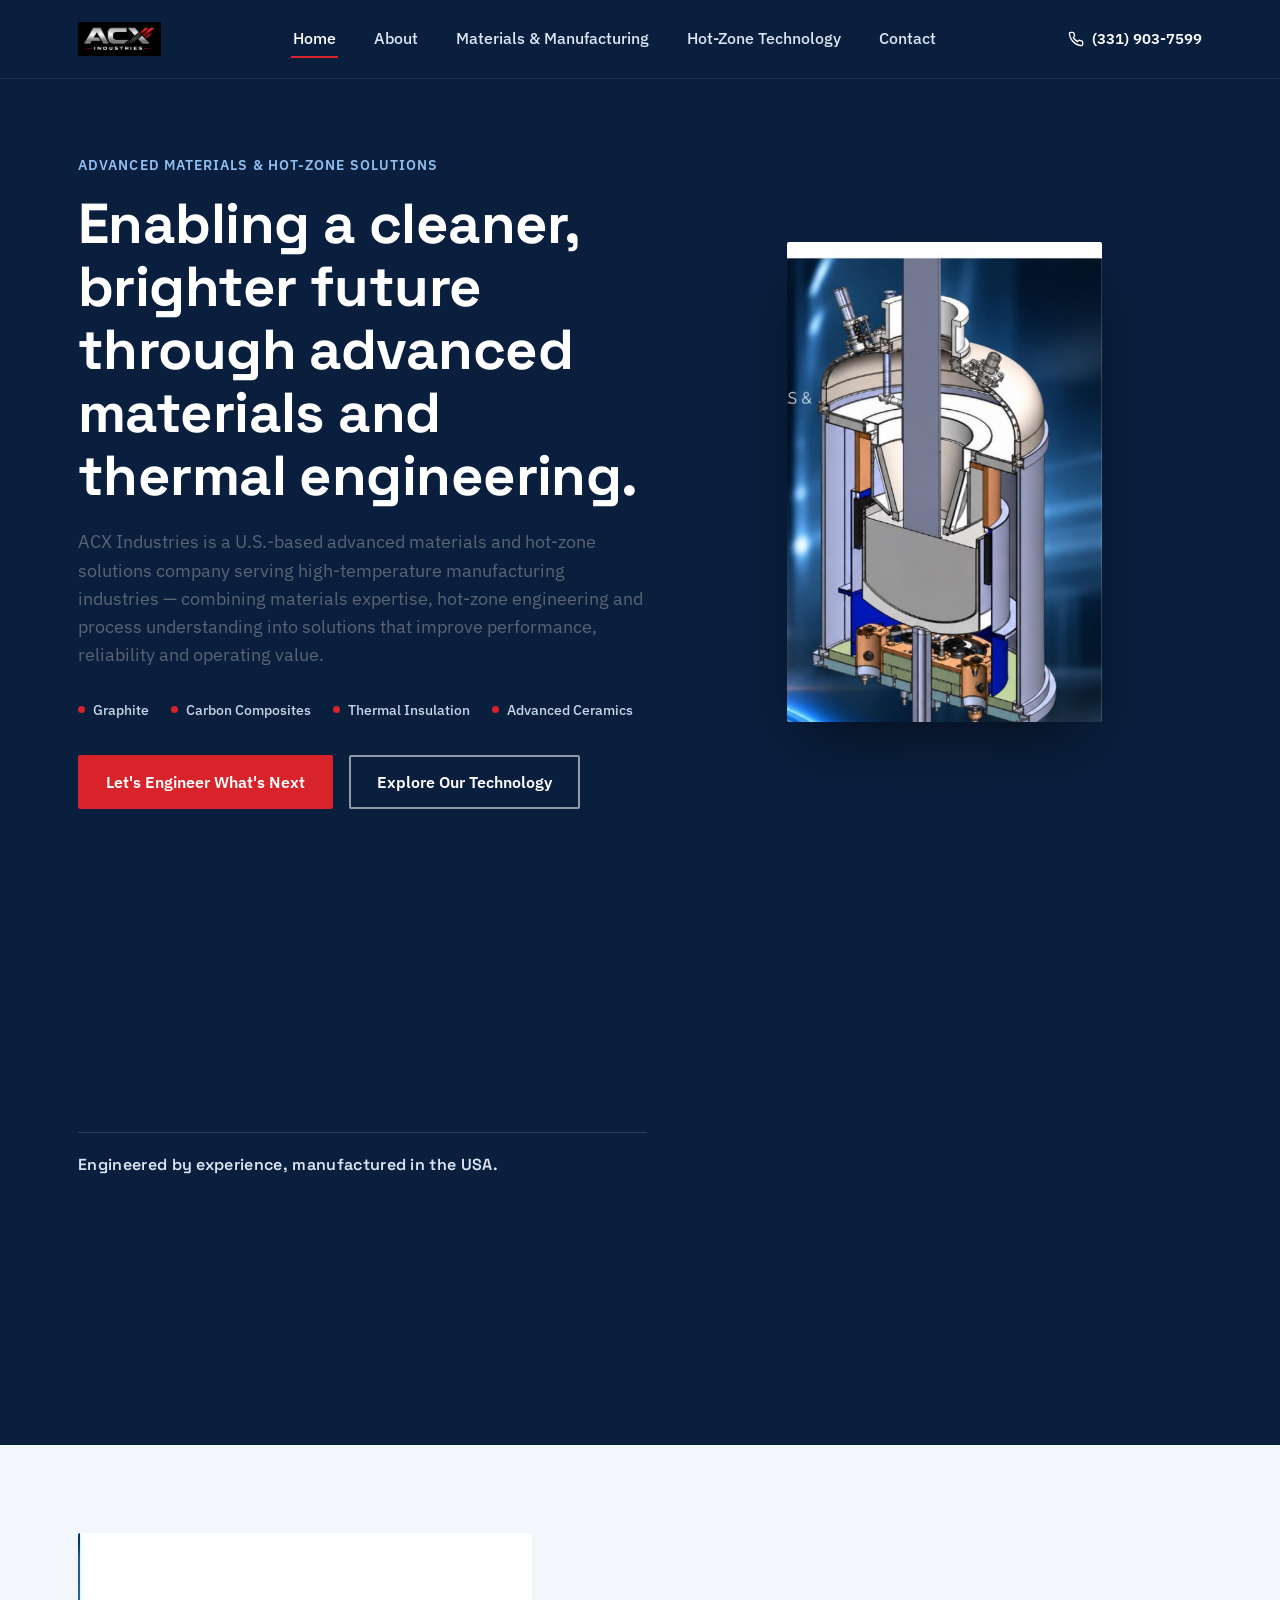
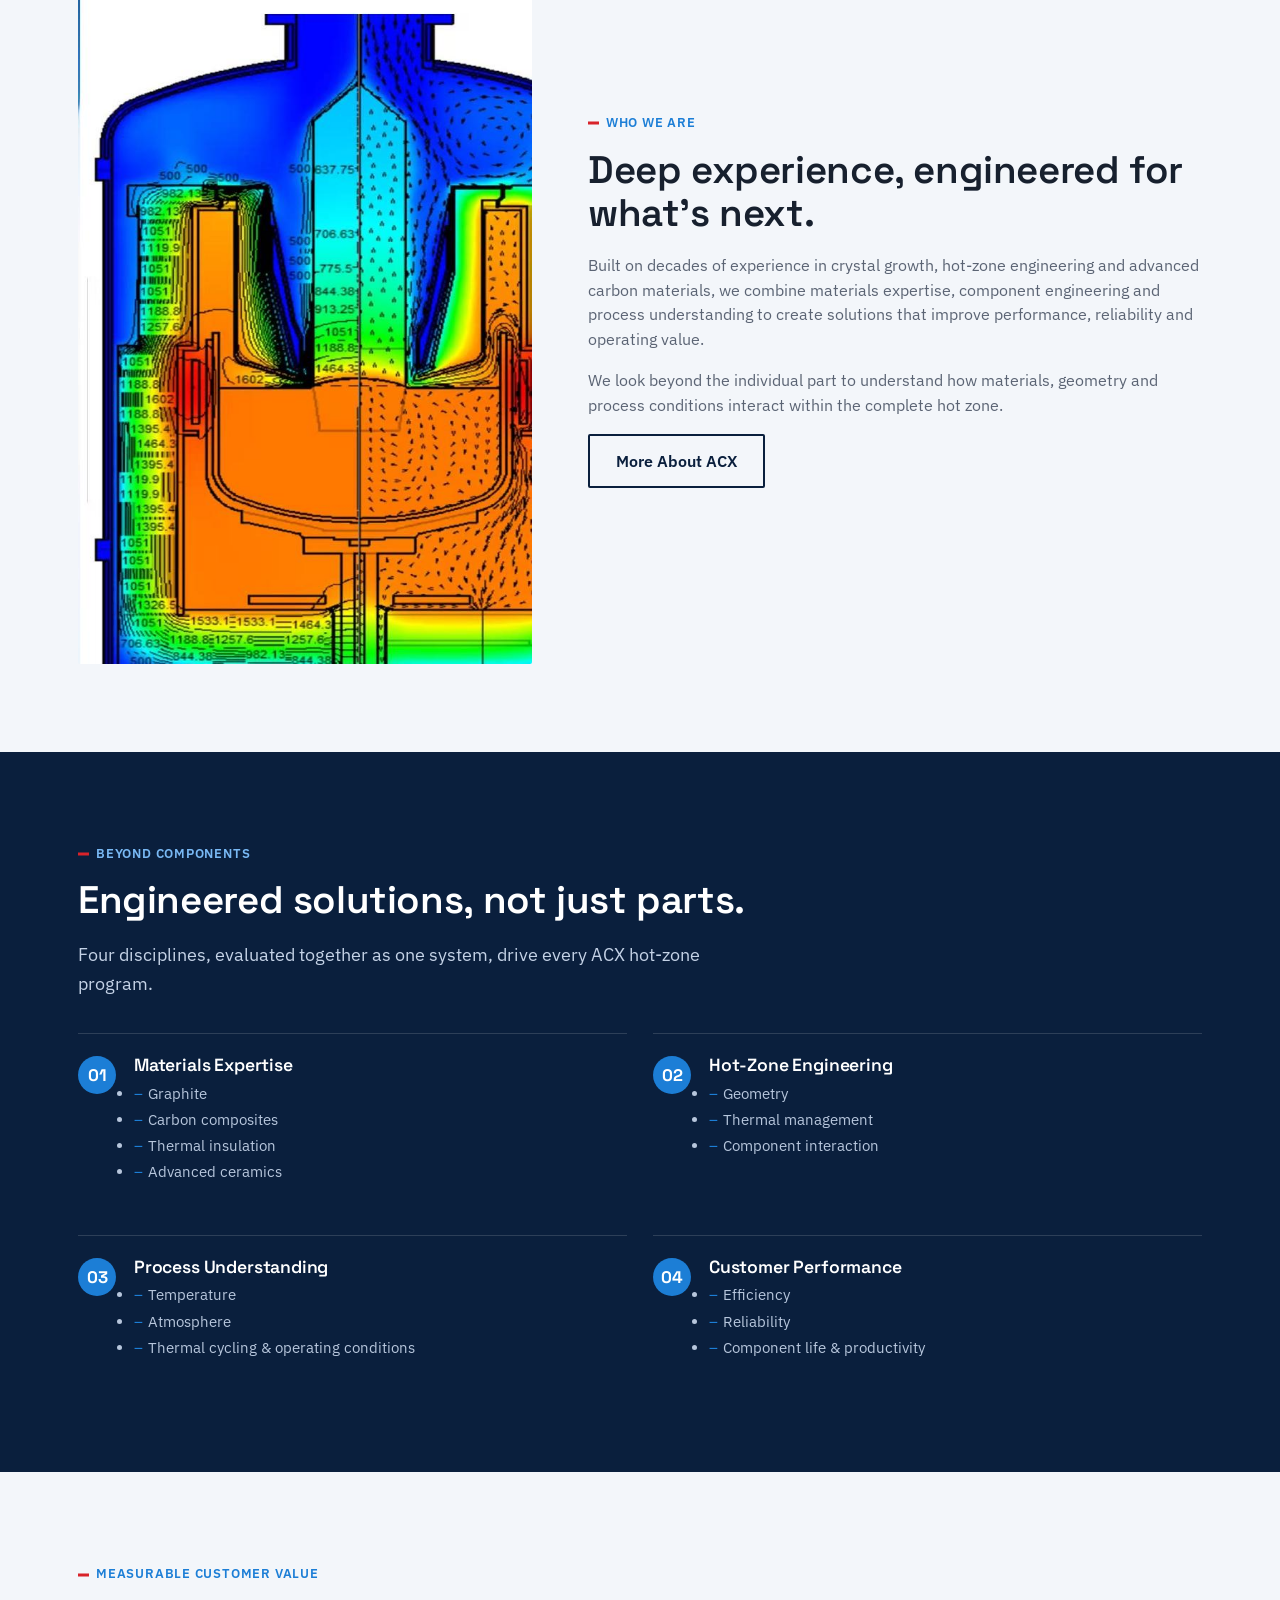
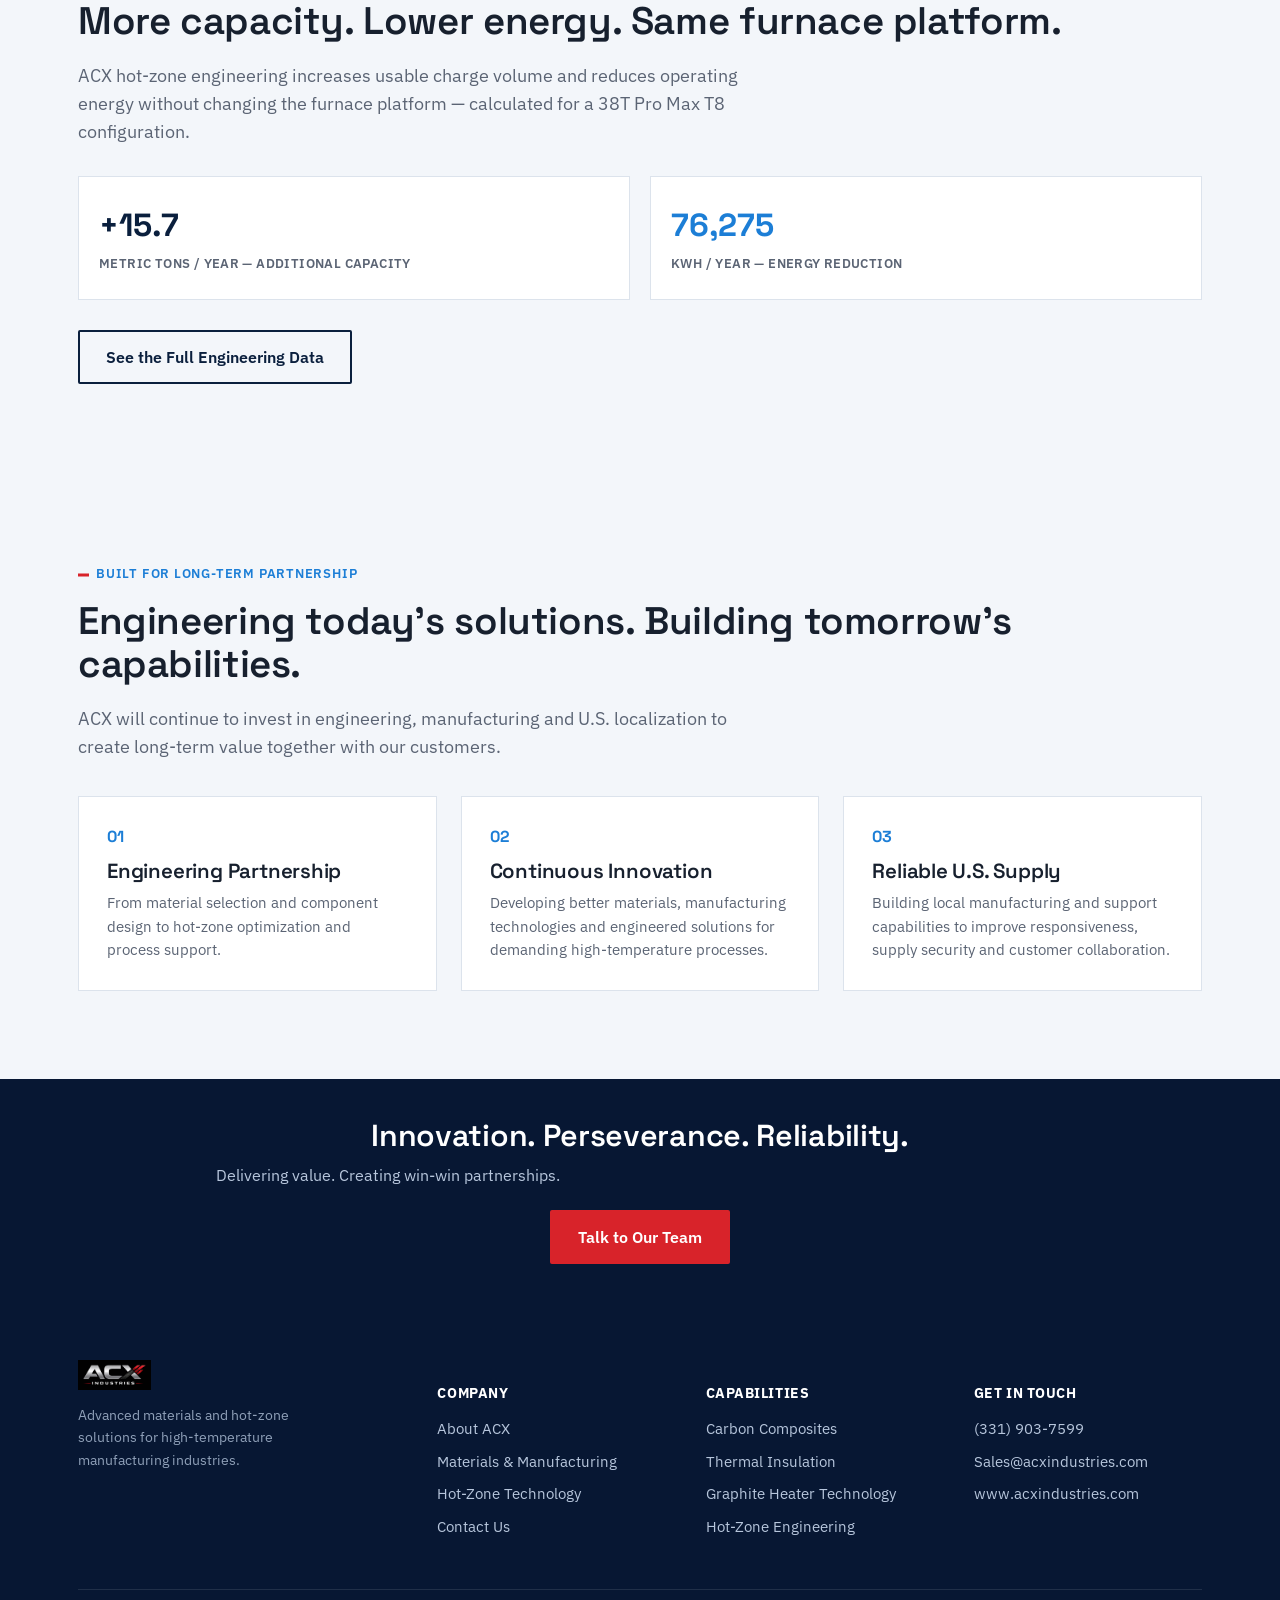
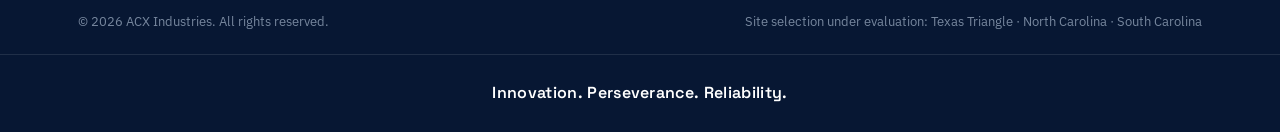
==== index.html @ 80a9c054 "first commit" ====
<!DOCTYPE html>
<html lang="en">
<head>
<meta charset="UTF-8">
<meta name="viewport" content="width=device-width, initial-scale=1.0">
<title>ACX Industries | Advanced Materials &amp; Hot-Zone Solutions</title>
<meta name="description" content="ACX Industries engineers advanced materials and hot-zone solutions — graphite, carbon composites, thermal insulation and advanced ceramics — for high-temperature manufacturing industries.">
<link rel="stylesheet" href="css/style.css">
</head>
<body>

<header class="site-header">
  <div class="container">
    <a class="brand" href="index.html">
      <img src="assets/img/logo.png" alt="ACX Industries">
    </a>
    <nav class="main-nav" id="main-nav">
      <a href="index.html" class="is-active">Home</a>
      <a href="about.html">About</a>
      <a href="materials.html">Materials &amp; Manufacturing</a>
      <a href="technology.html">Hot-Zone Technology</a>
      <a href="contact.html">Contact</a>
    </nav>
    <div class="nav-right">
      <a class="nav-phone" href="tel:+13319037599">
        <svg width="16" height="16" viewBox="0 0 24 24" fill="none" stroke="currentColor" stroke-width="2"><path d="M22 16.92v3a2 2 0 0 1-2.18 2 19.79 19.79 0 0 1-8.63-3.07 19.5 19.5 0 0 1-6-6 19.79 19.79 0 0 1-3.07-8.67A2 2 0 0 1 4.11 2h3a2 2 0 0 1 2 1.72c.12.9.34 1.79.65 2.65a2 2 0 0 1-.45 2.11L8.09 9.91a16 16 0 0 0 6 6l1.43-1.42a2 2 0 0 1 2.11-.45c.86.31 1.75.53 2.65.65A2 2 0 0 1 22 16.92z"/></svg>
        (331) 903-7599
      </a>
      <button class="nav-toggle" aria-label="Toggle menu" aria-expanded="false">
        <span></span><span></span><span></span>
      </button>
    </div>
  </div>
</header>

<section class="hero">
  <div class="container">
    <div class="hero-copy">
      <div class="eyebrow">Advanced Materials &amp; Hot-Zone Solutions</div>
      <h1>Enabling a cleaner, brighter future through advanced materials and thermal engineering.</h1>
      <p class="lede">ACX Industries is a U.S.-based advanced materials and hot-zone solutions company serving high-temperature manufacturing industries — combining materials expertise, hot-zone engineering and process understanding into solutions that improve performance, reliability and operating value.</p>
      <div class="material-tags">
        <span>Graphite</span>
        <span>Carbon Composites</span>
        <span>Thermal Insulation</span>
        <span>Advanced Ceramics</span>
      </div>
      <div class="btn-row">
        <a href="contact.html" class="btn btn--primary">Let's Engineer What's Next</a>
        <a href="technology.html" class="btn btn--outline">Explore Our Technology</a>
      </div>
    </div>
    <div class="hero-figure">
      <img src="assets/img/hero_cover.jpg" alt="Cutaway render of an ACX engineered crystal-growth hot-zone furnace">
    </div>
  </div>
  <div class="container">
    <div class="hero-tagline-strip">Engineered by experience, manufactured in the USA.</div>
  </div>
</section>

<section class="section section--light">
  <div class="container split split--wide-right">
    <img src="assets/img/thermal_sim.jpg" alt="Thermal simulation of a crystal-growth hot zone showing temperature distribution">
    <div>
      <div class="kicker">Who We Are</div>
      <h2>Deep experience, engineered for what's next.</h2>
      <p>Built on decades of experience in crystal growth, hot-zone engineering and advanced carbon materials, we combine materials expertise, component engineering and process understanding to create solutions that improve performance, reliability and operating value.</p>
      <p>We look beyond the individual part to understand how materials, geometry and process conditions interact within the complete hot zone.</p>
      <a href="about.html" class="btn btn--outline-dark">More About ACX</a>
    </div>
  </div>
</section>

<section class="section section--navy">
  <div class="container">
    <div class="kicker">Beyond Components</div>
    <h2>Engineered solutions, not just parts.</h2>
    <p class="lede">Four disciplines, evaluated together as one system, drive every ACX hot-zone program.</p>
    <div class="pillars">
      <div class="pillar">
        <span class="pillar-num">01</span>
        <div>
          <h3>Materials Expertise</h3>
          <ul>
            <li>Graphite</li>
            <li>Carbon composites</li>
            <li>Thermal insulation</li>
            <li>Advanced ceramics</li>
          </ul>
        </div>
      </div>
      <div class="pillar">
        <span class="pillar-num">02</span>
        <div>
          <h3>Hot-Zone Engineering</h3>
          <ul>
            <li>Geometry</li>
            <li>Thermal management</li>
            <li>Component interaction</li>
          </ul>
        </div>
      </div>
      <div class="pillar">
        <span class="pillar-num">03</span>
        <div>
          <h3>Process Understanding</h3>
          <ul>
            <li>Temperature</li>
            <li>Atmosphere</li>
            <li>Thermal cycling &amp; operating conditions</li>
          </ul>
        </div>
      </div>
      <div class="pillar">
        <span class="pillar-num">04</span>
        <div>
          <h3>Customer Performance</h3>
          <ul>
            <li>Efficiency</li>
            <li>Reliability</li>
            <li>Component life &amp; productivity</li>
          </ul>
        </div>
      </div>
    </div>
  </div>
</section>

<section class="section section--light">
  <div class="container">
    <div class="kicker">Measurable Customer Value</div>
    <h2>More capacity. Lower energy. Same furnace platform.</h2>
    <p class="lede">ACX hot-zone engineering increases usable charge volume and reduces operating energy without changing the furnace platform — calculated for a 38T Pro Max T8 configuration.</p>
    <div class="stat-grid" style="margin-top:30px;">
      <div class="stat-box" style="grid-column:span 2;">
        <span class="value">+15.7</span>
        <span class="label">Metric Tons / Year — Additional Capacity</span>
      </div>
      <div class="stat-box" style="grid-column:span 2;">
        <span class="value accent">76,275</span>
        <span class="label">kWh / Year — Energy Reduction</span>
      </div>
    </div>
    <div class="btn-row" style="margin-top:30px;">
      <a href="technology.html" class="btn btn--outline-dark">See the Full Engineering Data</a>
    </div>
  </div>
</section>

<section class="section section--light">
  <div class="container">
    <div class="kicker">Built for Long-Term Partnership</div>
    <h2>Engineering today's solutions. Building tomorrow's capabilities.</h2>
    <p class="lede">ACX will continue to invest in engineering, manufacturing and U.S. localization to create long-term value together with our customers.</p>
    <div class="card-grid">
      <div class="card">
        <span class="num">01</span>
        <h3>Engineering Partnership</h3>
        <p>From material selection and component design to hot-zone optimization and process support.</p>
      </div>
      <div class="card">
        <span class="num">02</span>
        <h3>Continuous Innovation</h3>
        <p>Developing better materials, manufacturing technologies and engineered solutions for demanding high-temperature processes.</p>
      </div>
      <div class="card">
        <span class="num">03</span>
        <h3>Reliable U.S. Supply</h3>
        <p>Building local manufacturing and support capabilities to improve responsiveness, supply security and customer collaboration.</p>
      </div>
    </div>
  </div>
</section>

<section class="banner">
  <div class="container">
    <h2>Innovation. Perseverance. Reliability.</h2>
    <p>Delivering value. Creating win-win partnerships.</p>
    <div class="btn-row" style="justify-content:center; margin-top:22px;">
      <a href="contact.html" class="btn btn--primary">Talk to Our Team</a>
    </div>
  </div>
</section>

<footer class="site-footer">
  <div class="container">
    <div class="footer-top">
      <div class="footer-brand">
        <img src="assets/img/logo.png" alt="ACX Industries">
        <p>Advanced materials and hot-zone solutions for high-temperature manufacturing industries.</p>
      </div>
      <div class="footer-col">
        <h5>Company</h5>
        <a href="about.html">About ACX</a>
        <a href="materials.html">Materials &amp; Manufacturing</a>
        <a href="technology.html">Hot-Zone Technology</a>
        <a href="contact.html">Contact Us</a>
      </div>
      <div class="footer-col">
        <h5>Capabilities</h5>
        <a href="materials.html#composites">Carbon Composites</a>
        <a href="materials.html#insulation">Thermal Insulation</a>
        <a href="technology.html#heater">Graphite Heater Technology</a>
        <a href="technology.html#system">Hot-Zone Engineering</a>
      </div>
      <div class="footer-col">
        <h5>Get in Touch</h5>
        <a href="tel:+13319037599">(331) 903-7599</a>
        <a href="mailto:Sales@acxindustries.com">Sales@acxindustries.com</a>
        <a href="https://www.acxindustries.com">www.acxindustries.com</a>
      </div>
    </div>
    <div class="footer-bottom">
      <span>&copy; <span id="year"></span> ACX Industries. All rights reserved.</span>
      <span>Site selection under evaluation: Texas Triangle · North Carolina · South Carolina</span>
    </div>
  </div>
  <div class="footer-tagline">Innovation. Perseverance. Reliability.</div>
</footer>

<script src="js/script.js"></script>
<script>document.getElementById('year').textContent = new Date().getFullYear();</script>
</body>
</html>
---- css/style.css ----
/* ============================================================
   ACX INDUSTRIES — SHARED STYLESHEET
   Design tokens
   Color:
     --navy        #0A1F3D  primary brand navy (header/footer/bands)
     --navy-deep   #071733  near-black navy, deepest bands
     --blue        #1C7ED6  electric engineering blue (links, accents)
     --blue-pale   #E8F1FC  pale blue tint (cards on light bg)
     --red         #D8232A  ACX mark red, used as a sparing signal color
     --paper       #F3F6FA  light neutral page background
     --white       #FFFFFF
     --ink         #17202E  primary text on light backgrounds
     --slate       #5B6474  secondary / muted text
     --line        #DCE3EC  hairline border on light backgrounds
   Type:
     display -> 'Space Grotesk' (technical, geometric — headlines only)
     body    -> 'IBM Plex Sans' (engineering-documentation clarity — body/UI)
   ============================================================ */

@import url('https://fonts.googleapis.com/css2?family=Space+Grotesk:wght@500;600;700&family=IBM+Plex+Sans:wght@400;500;600;700&display=swap');

:root{
  --navy:#0A1F3D;
  --navy-deep:#071733;
  --blue:#1C7ED6;
  --blue-pale:#E8F1FC;
  --red:#D8232A;
  --paper:#F3F6FA;
  --white:#FFFFFF;
  --ink:#17202E;
  --slate:#5B6474;
  --line:#DCE3EC;
  --font-display:'Space Grotesk', sans-serif;
  --font-body:'IBM Plex Sans', sans-serif;
  --container:1180px;
}

*,*::before,*::after{box-sizing:border-box;}
html{scroll-behavior:smooth;}
body{
  margin:0;
  font-family:var(--font-body);
  color:var(--ink);
  background:var(--white);
  line-height:1.55;
  -webkit-font-smoothing:antialiased;
}
h1,h2,h3,h4{
  font-family:var(--font-display);
  font-weight:600;
  line-height:1.12;
  margin:0 0 .5em;
  letter-spacing:-0.01em;
}
h1{font-size:clamp(2.3rem,4.4vw,3.6rem); font-weight:700;}
h2{font-size:clamp(1.7rem,3vw,2.4rem);}
h3{font-size:1.28rem;}
p{margin:0 0 1em; color:var(--slate); max-width:62ch;}
a{color:var(--blue); text-decoration:none;}
a:hover{text-decoration:underline;}
img{max-width:100%; display:block;}
ul{margin:0; padding:0;}
.container{max-width:var(--container); margin:0 auto; padding:0 28px;}
:focus-visible{outline:3px solid var(--blue); outline-offset:2px;}
@media (prefers-reduced-motion:reduce){
  *{animation-duration:.001ms !important; animation-iteration-count:1 !important; transition-duration:.001ms !important; scroll-behavior:auto !important;}
}

.section{padding:88px 0;}
.section--tight{padding:64px 0;}
.section--light{background:var(--paper);}
.section--white{background:var(--white);}
.section--navy{background:var(--navy); color:var(--white);}
.section--navy p{color:#C4D2E6;}
.section--navy h2,.section--navy h3{color:var(--white);}
.section--deep{background:var(--navy-deep); color:var(--white);}
.section--deep p{color:#B7C6DC;}

.kicker{
  display:inline-block; font-family:var(--font-body); font-weight:600;
  font-size:.82rem; letter-spacing:.06em; color:var(--blue);
  text-transform:uppercase; margin-bottom:14px; position:relative; padding-left:18px;
}
.kicker::before{
  content:""; position:absolute; left:0; top:50%; transform:translateY(-50%);
  width:11px; height:3px; background:var(--red);
}
.section--navy .kicker,.section--deep .kicker{color:#79B9F5;}

.lede{font-size:1.14rem; color:var(--slate); max-width:60ch;}
.section--navy .lede{color:#C4D2E6;}

/* ---------- Buttons ---------- */
.btn{
  display:inline-flex; align-items:center; gap:8px;
  font-family:var(--font-body); font-weight:600; font-size:.98rem;
  padding:13px 26px; border-radius:2px; border:2px solid transparent;
  cursor:pointer; text-decoration:none; transition:background-color .15s ease, color .15s ease, border-color .15s ease;
}
.btn:hover{text-decoration:none;}
.btn--primary{background:var(--red); color:var(--white);}
.btn--primary:hover{background:#B71B21;}
.btn--outline{border-color:rgba(255,255,255,.55); color:var(--white); background:transparent;}
.btn--outline:hover{background:rgba(255,255,255,.12);}
.btn--outline-dark{border-color:var(--navy); color:var(--navy); background:transparent;}
.btn--outline-dark:hover{background:var(--navy); color:var(--white);}
.btn-row{display:flex; flex-wrap:wrap; gap:16px; margin-top:8px;}

/* ---------- Header ---------- */
.site-header{
  position:sticky; top:0; z-index:100;
  background:var(--navy); border-bottom:1px solid rgba(255,255,255,.08);
}
.site-header .container{
  display:flex; align-items:center; justify-content:space-between;
  height:78px;
}
.brand{display:flex; align-items:center; gap:10px;}
.brand img{height:34px; width:auto;}
.main-nav{display:flex; align-items:center; gap:34px;}
.main-nav a{
  color:#DCE6F5; font-weight:500; font-size:.97rem; text-decoration:none;
  padding:6px 2px; border-bottom:2px solid transparent;
}
.main-nav a:hover{color:var(--white); text-decoration:none;}
.main-nav a.is-active{color:var(--white); border-bottom-color:var(--red);}
.nav-phone{
  display:flex; align-items:center; gap:8px; color:var(--white); font-weight:600;
  font-size:.95rem; white-space:nowrap;
}
.nav-phone svg{flex:none;}
.nav-toggle{
  display:none; background:none; border:0; cursor:pointer; padding:6px;
}
.nav-toggle span{
  display:block; width:24px; height:2px; background:var(--white); margin:5px 0;
}
.nav-right{display:flex; align-items:center; gap:28px;}

@media (max-width:880px){
  .nav-right .nav-phone{display:none;}
  .main-nav{
    position:absolute; top:78px; left:0; right:0; background:var(--navy);
    flex-direction:column; align-items:flex-start; gap:0;
    max-height:0; overflow:hidden; transition:max-height .25s ease;
    border-bottom:1px solid rgba(255,255,255,.08);
  }
  .main-nav.is-open{max-height:360px;}
  .main-nav a{width:100%; padding:14px 28px; border-bottom:1px solid rgba(255,255,255,.06);}
  .main-nav a.is-active{border-bottom:1px solid rgba(255,255,255,.06); background:rgba(255,255,255,.05);}
  .nav-toggle{display:block;}
}

/* ---------- Hero ---------- */
.hero{
  position:relative; background:var(--navy); color:var(--white); overflow:hidden;
}
.hero .container{
  display:grid; grid-template-columns:1.05fr .95fr; align-items:center; gap:40px;
  padding-top:76px; padding-bottom:76px; min-height:560px;
}
.hero-copy .eyebrow{
  font-size:.85rem; letter-spacing:.08em; color:#8FBFF2; font-weight:600;
  text-transform:uppercase; margin-bottom:16px;
}
.hero-copy h1{margin-bottom:20px;}
.hero-copy p.lede{margin-bottom:30px;}
.material-tags{display:flex; flex-wrap:wrap; gap:10px 22px; margin:30px 0 34px;}
.material-tags span{
  font-size:.9rem; font-weight:500; color:#C7D6EC;
  display:flex; align-items:center; gap:8px;
}
.material-tags span::before{
  content:""; width:7px; height:7px; background:var(--red); border-radius:50%; flex:none;
}
.hero-figure{position:relative; display:flex; justify-content:center;}
.hero-figure img{
  width:auto; max-width:100%; height:auto; max-height:480px; border-radius:2px;
  box-shadow:0 30px 60px -20px rgba(0,0,0,.55);
}
.hero-tagline-strip{
  border-top:1px solid rgba(255,255,255,.14);
  padding:20px 0; font-family:var(--font-display); font-weight:600;
  letter-spacing:.02em; font-size:1rem; color:#DCE6F5;
}
@media (max-width:880px){
  .hero .container{grid-template-columns:1fr; padding-top:48px; padding-bottom:40px;}
  .hero-figure{order:-1; max-width:420px; margin:0 auto;}
}

/* ---------- Page header (non-home hero band) ---------- */
.page-header{background:var(--navy); color:var(--white); padding:64px 0 54px;}
.page-header p{color:#C4D2E6; margin-bottom:0;}
.page-header .kicker{color:#79B9F5;}

/* ---------- Pillars / numbered process ---------- */
.pillars{display:grid; grid-template-columns:repeat(2,1fr); gap:26px; margin-top:36px;}
@media (max-width:720px){.pillars{grid-template-columns:1fr;}}
.pillar{
  display:flex; gap:18px; padding:22px 22px 22px 0; border-top:1px solid var(--line);
}
.section--navy .pillar,.section--deep .pillar{border-top-color:rgba(255,255,255,.14);}
.pillar-num{
  font-family:var(--font-display); font-weight:700; font-size:1.05rem;
  color:var(--white); background:var(--blue); width:38px; height:38px; flex:none;
  border-radius:50%; display:flex; align-items:center; justify-content:center;
}
.pillar h3{margin-bottom:6px; font-size:1.1rem;}
.pillar ul{margin-top:6px;}
.pillar li{color:var(--slate); font-size:.94rem; padding-left:14px; position:relative; margin-bottom:3px;}
.section--navy .pillar li,.section--deep .pillar li{color:#B7C6DC;}
.pillar li::before{content:"–"; position:absolute; left:0; color:var(--blue);}

/* ---------- Two column layout ---------- */
.split{display:grid; grid-template-columns:1fr 1fr; gap:56px; align-items:center;}
.split--wide-left{grid-template-columns:1.15fr .85fr;}
.split--wide-right{grid-template-columns:.85fr 1.15fr;}
@media (max-width:900px){.split,.split--wide-left,.split--wide-right{grid-template-columns:1fr;}}
.split img{border-radius:2px;}

/* ---------- Cards ---------- */
.card-grid{display:grid; grid-template-columns:repeat(3,1fr); gap:24px; margin-top:36px;}
@media (max-width:900px){.card-grid{grid-template-columns:1fr 1fr;}}
@media (max-width:620px){.card-grid{grid-template-columns:1fr;}}
.card{
  background:var(--white); border:1px solid var(--line); padding:28px;
}
.card .num{font-family:var(--font-display); font-weight:700; color:var(--blue); font-size:1rem; margin-bottom:10px; display:block;}
.card h3{margin-bottom:8px;}
.card p{margin-bottom:0; font-size:.95rem;}

.photo-card{background:var(--white); border:1px solid var(--line);}
.photo-card img{width:100%; height:210px; object-fit:cover;}
.photo-card .photo-card-body{padding:20px 22px 22px;}
.photo-card h3{font-size:1.05rem; margin-bottom:6px;}
.photo-card p{font-size:.92rem; margin-bottom:0;}

.photo-card--row{display:grid; grid-template-columns:260px 1fr;}
.photo-card--row img{height:100%; min-height:160px;}
.photo-card--row .photo-card-body{display:flex; flex-direction:column; justify-content:center;}
@media (max-width:640px){
  .photo-card--row{grid-template-columns:1fr;}
  .photo-card--row img{height:200px;}
}

/* ---------- Stat band ---------- */
.stat-grid{display:grid; grid-template-columns:repeat(4,1fr); gap:20px; margin-top:34px;}
@media (max-width:900px){.stat-grid{grid-template-columns:1fr 1fr;}}
@media (max-width:520px){.stat-grid{grid-template-columns:1fr;}}
.stat-box{
  background:rgba(255,255,255,.06); border:1px solid rgba(255,255,255,.16);
  padding:24px 20px; text-align:left;
}
.section--light .stat-box{background:var(--white); border-color:var(--line);}
.stat-box .value{
  font-family:var(--font-display); font-weight:700; font-size:2rem; color:var(--white); display:block;
}
.section--light .stat-box .value{color:var(--navy);}
.stat-box .value.accent{color:#7FC4FF;}
.section--light .stat-box .value.accent{color:var(--blue);}
.stat-box .label{font-size:.82rem; letter-spacing:.03em; color:#B7C6DC; text-transform:uppercase; font-weight:600;}
.section--light .stat-box .label{color:var(--slate);}

.value-strip{
  display:flex; flex-wrap:wrap; gap:24px; justify-content:space-between;
  background:var(--navy-deep); color:var(--white); padding:34px 36px; margin-top:40px;
}
.value-strip div{flex:1; min-width:180px;}
.value-strip h4{font-family:var(--font-display); color:#7FC4FF; font-size:1rem; margin-bottom:4px;}
.value-strip p{color:#B7C6DC; font-size:.88rem; margin:0;}

.banner{background:var(--navy-deep); color:var(--white); padding:40px 0; text-align:center;}
.banner h2{margin-bottom:0; font-size:clamp(1.4rem,2.6vw,1.9rem);}
.banner p{color:#B7C6DC; margin:10px 0 0;}

/* ---------- Timeline (roadmap) ---------- */
.timeline{position:relative; margin-top:40px; padding-left:38px;}
.timeline::before{content:""; position:absolute; left:9px; top:6px; bottom:6px; width:2px; background:var(--line);}
.timeline-item{position:relative; padding-bottom:44px;}
.timeline-item:last-child{padding-bottom:0;}
.timeline-dot{
  position:absolute; left:-38px; top:2px; width:20px; height:20px; border-radius:50%;
  background:var(--blue); border:4px solid var(--paper);
}
.timeline-item:nth-child(2) .timeline-dot{background:#3FB6C4;}
.timeline-item:nth-child(3) .timeline-dot{background:#2F9E6E;}
.timeline-when{font-size:.8rem; font-weight:700; letter-spacing:.04em; color:var(--blue); text-transform:uppercase; margin-bottom:4px;}
.timeline-item h3{margin-bottom:8px;}
.timeline-item p{font-size:.95rem;}

/* ---------- Table ---------- */
.data-table{width:100%; border-collapse:collapse; margin-top:24px; font-size:.95rem;}
.data-table th,.data-table td{padding:14px 16px; text-align:left; border-bottom:1px solid var(--line);}
.data-table thead th{background:var(--navy); color:var(--white); font-weight:600; font-size:.85rem; letter-spacing:.03em; text-transform:uppercase;}
.data-table tbody tr:nth-child(even){background:var(--blue-pale);}
.data-table td.hl{font-weight:700; color:var(--navy);}

/* ---------- Bar chart (pure CSS) ---------- */
.chart{margin-top:30px;}
.chart-legend{display:flex; gap:22px; margin-bottom:18px; font-size:.85rem; color:var(--slate);}
.section--navy .chart-legend,.section--deep .chart-legend{color:#C4D2E6;}
.chart-legend span{display:flex; align-items:center; gap:8px;}
.chart-legend i{width:12px; height:12px; display:inline-block;}
.chart-plot{
  display:flex; align-items:flex-end; gap:22px; height:260px;
  border-left:1px solid var(--line); border-bottom:1px solid var(--line);
  padding:0 10px; overflow-x:auto;
}
.section--navy .chart-plot,.section--deep .chart-plot{border-color:rgba(255,255,255,.2);}
.chart-group{display:flex; flex-direction:column; align-items:center; gap:8px; flex:1; min-width:64px;}
.chart-bars{display:flex; align-items:flex-end; gap:5px; height:220px;}
.chart-bar{width:16px; border-radius:1px 1px 0 0; position:relative;}
.chart-bar.blue{background:var(--blue);}
.chart-bar.gold{background:#E8A526;}
.chart-bar .bar-value{
  position:absolute; top:-20px; left:50%; transform:translateX(-50%);
  font-size:.68rem; font-weight:600; color:var(--slate); white-space:nowrap;
}
.section--navy .chart-bar .bar-value,.section--deep .chart-bar .bar-value{color:#DCE6F5;}
.chart-group-label{font-size:.72rem; color:var(--slate); text-align:center; line-height:1.3;}
.section--navy .chart-group-label,.section--deep .chart-group-label{color:#B7C6DC;}

.bending-chart{display:flex; align-items:flex-end; gap:26px; height:220px; margin-top:26px; padding-left:6px; border-left:1px solid var(--line); border-bottom:1px solid var(--line);}
.bending-col{display:flex; flex-direction:column; align-items:center; justify-content:flex-end; height:100%; flex:1;}
.bending-col .bar-value{font-size:.85rem; font-weight:700; color:var(--navy); margin-bottom:6px;}
.bending-col .bar{width:38px; border-radius:1px 1px 0 0;}
.bending-col.acx .bar{background:#E8752C;}
.bending-col.vendor .bar{background:#2E6E9E;}
.bending-col .cap-label{font-size:.76rem; color:var(--slate); margin-top:8px; text-align:center;}

/* ---------- Process flow strip ---------- */
.flow-strip{
  display:flex; flex-wrap:wrap; align-items:center; justify-content:center; gap:10px;
  margin:34px 0 0; font-family:var(--font-display); font-weight:600; font-size:.98rem; color:var(--blue);
}
.flow-strip .arrow{color:var(--slate); font-weight:400;}

/* ---------- Callout box ---------- */
.callout{
  background:var(--blue-pale); border-left:4px solid var(--blue); padding:22px 26px; margin-top:24px;
}
.callout h4{font-family:var(--font-body); font-weight:700; font-size:.85rem; color:var(--navy); text-transform:uppercase; letter-spacing:.03em; margin-bottom:8px;}
.callout p{margin:0; color:var(--ink); font-size:.96rem;}

.solution-tag{
  display:inline-flex; align-items:center; gap:10px; background:#EAF6EE; border:1px solid #BEE3C9;
  padding:14px 20px; font-size:.94rem; color:#1F5C3A; font-weight:600; margin-top:24px;
}
.solution-tag b{color:#1B7A46; text-transform:uppercase; font-size:.78rem; letter-spacing:.03em;}

/* ---------- Footer ---------- */
.site-footer{background:var(--navy-deep); color:#C4D2E6; padding:56px 0 0;}
.footer-top{
  display:grid; grid-template-columns:1.4fr 1fr 1fr 1fr; gap:40px; padding-bottom:40px;
  border-bottom:1px solid rgba(255,255,255,.1);
}
@media (max-width:800px){.footer-top{grid-template-columns:1fr 1fr; row-gap:32px;}}
.footer-brand img{height:30px; margin-bottom:14px;}
.footer-brand p{font-size:.9rem; color:#8FA0B8; max-width:32ch;}
.footer-col h5{color:var(--white); font-size:.85rem; text-transform:uppercase; letter-spacing:.04em; margin-bottom:14px;}
.footer-col a{display:block; color:#B7C6DC; font-size:.92rem; margin-bottom:10px; text-decoration:none;}
.footer-col a:hover{color:var(--white); text-decoration:underline;}
.footer-bottom{
  display:flex; flex-wrap:wrap; justify-content:space-between; gap:12px;
  padding:22px 0; font-size:.82rem; color:#77879E;
}
.footer-tagline{
  text-align:center; padding:26px 0; border-top:1px solid rgba(255,255,255,.1);
  font-family:var(--font-display); font-weight:600; color:var(--white); letter-spacing:.02em;
}

/* ---------- Contact page ---------- */
.contact-wrap{display:grid; grid-template-columns:.85fr 1.15fr; gap:56px;}
@media (max-width:880px){.contact-wrap{grid-template-columns:1fr;}}
.contact-info-item{display:flex; gap:16px; padding:20px 0; border-bottom:1px solid var(--line);}
.contact-info-item:first-child{padding-top:0;}
.contact-info-item .ic{
  width:44px; height:44px; border-radius:50%; background:var(--blue-pale); color:var(--blue);
  display:flex; align-items:center; justify-content:center; flex:none;
}
.contact-info-item h4{margin:0 0 4px; font-size:1rem; font-family:var(--font-body); font-weight:700;}
.contact-info-item p{margin:0; font-size:.94rem;}
.contact-info-item a{color:var(--ink); font-weight:600;}

.form-grid{display:grid; grid-template-columns:1fr 1fr; gap:20px;}
@media (max-width:560px){.form-grid{grid-template-columns:1fr;}}
.form-grid .full{grid-column:1 / -1;}
.field label{display:block; font-size:.86rem; font-weight:600; color:var(--ink); margin-bottom:7px;}
.field input,.field select,.field textarea{
  width:100%; border:1px solid var(--line); background:var(--white); padding:12px 14px;
  font-family:var(--font-body); font-size:.96rem; color:var(--ink); border-radius:1px;
}
.field input:focus,.field select:focus,.field textarea:focus{border-color:var(--blue); outline:none;}
.field textarea{resize:vertical; min-height:130px;}
.form-note{font-size:.82rem; color:var(--slate); margin-top:14px;}
.form-status{margin-top:16px; font-size:.92rem; font-weight:600;}
.form-status.ok{color:#1B7A46;}
.form-status.err{color:var(--red);}

.map-note{
  margin-top:28px; padding:20px 22px; background:var(--paper); border:1px solid var(--line); font-size:.92rem; color:var(--slate);
}
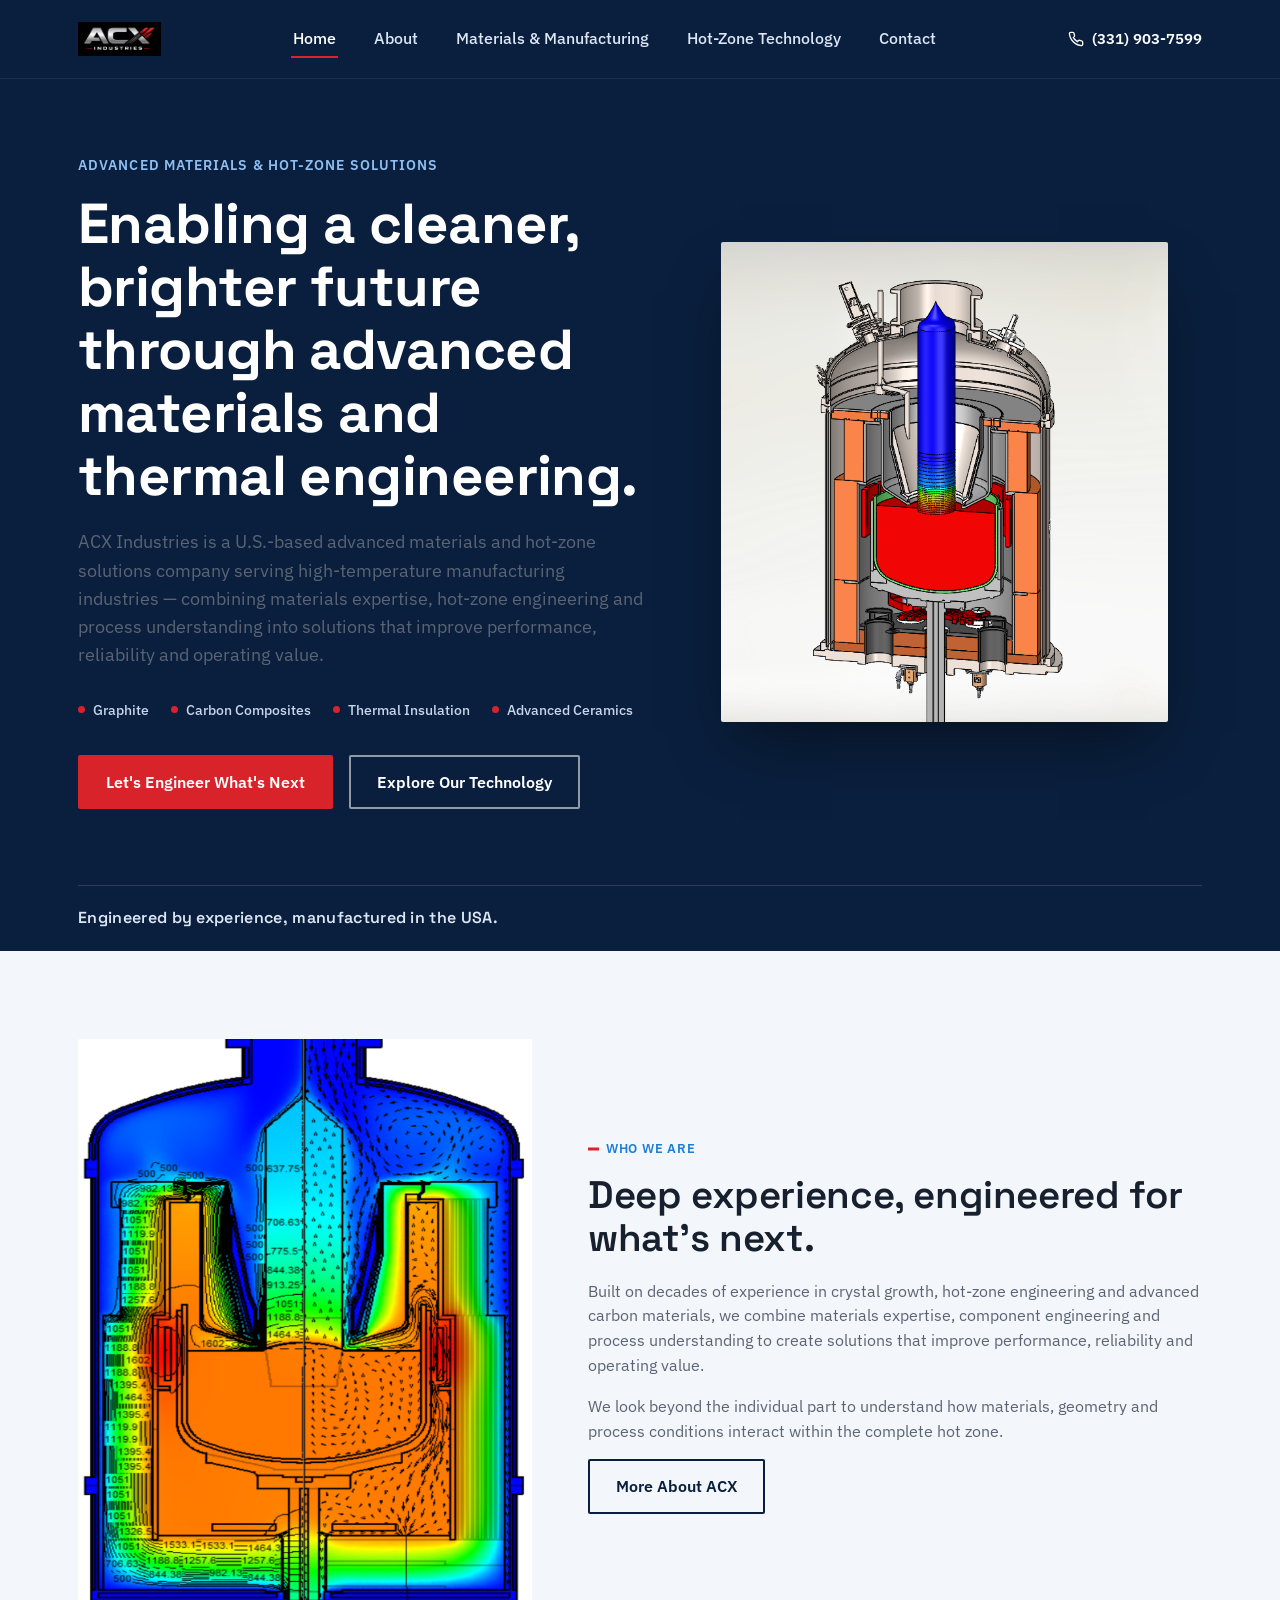
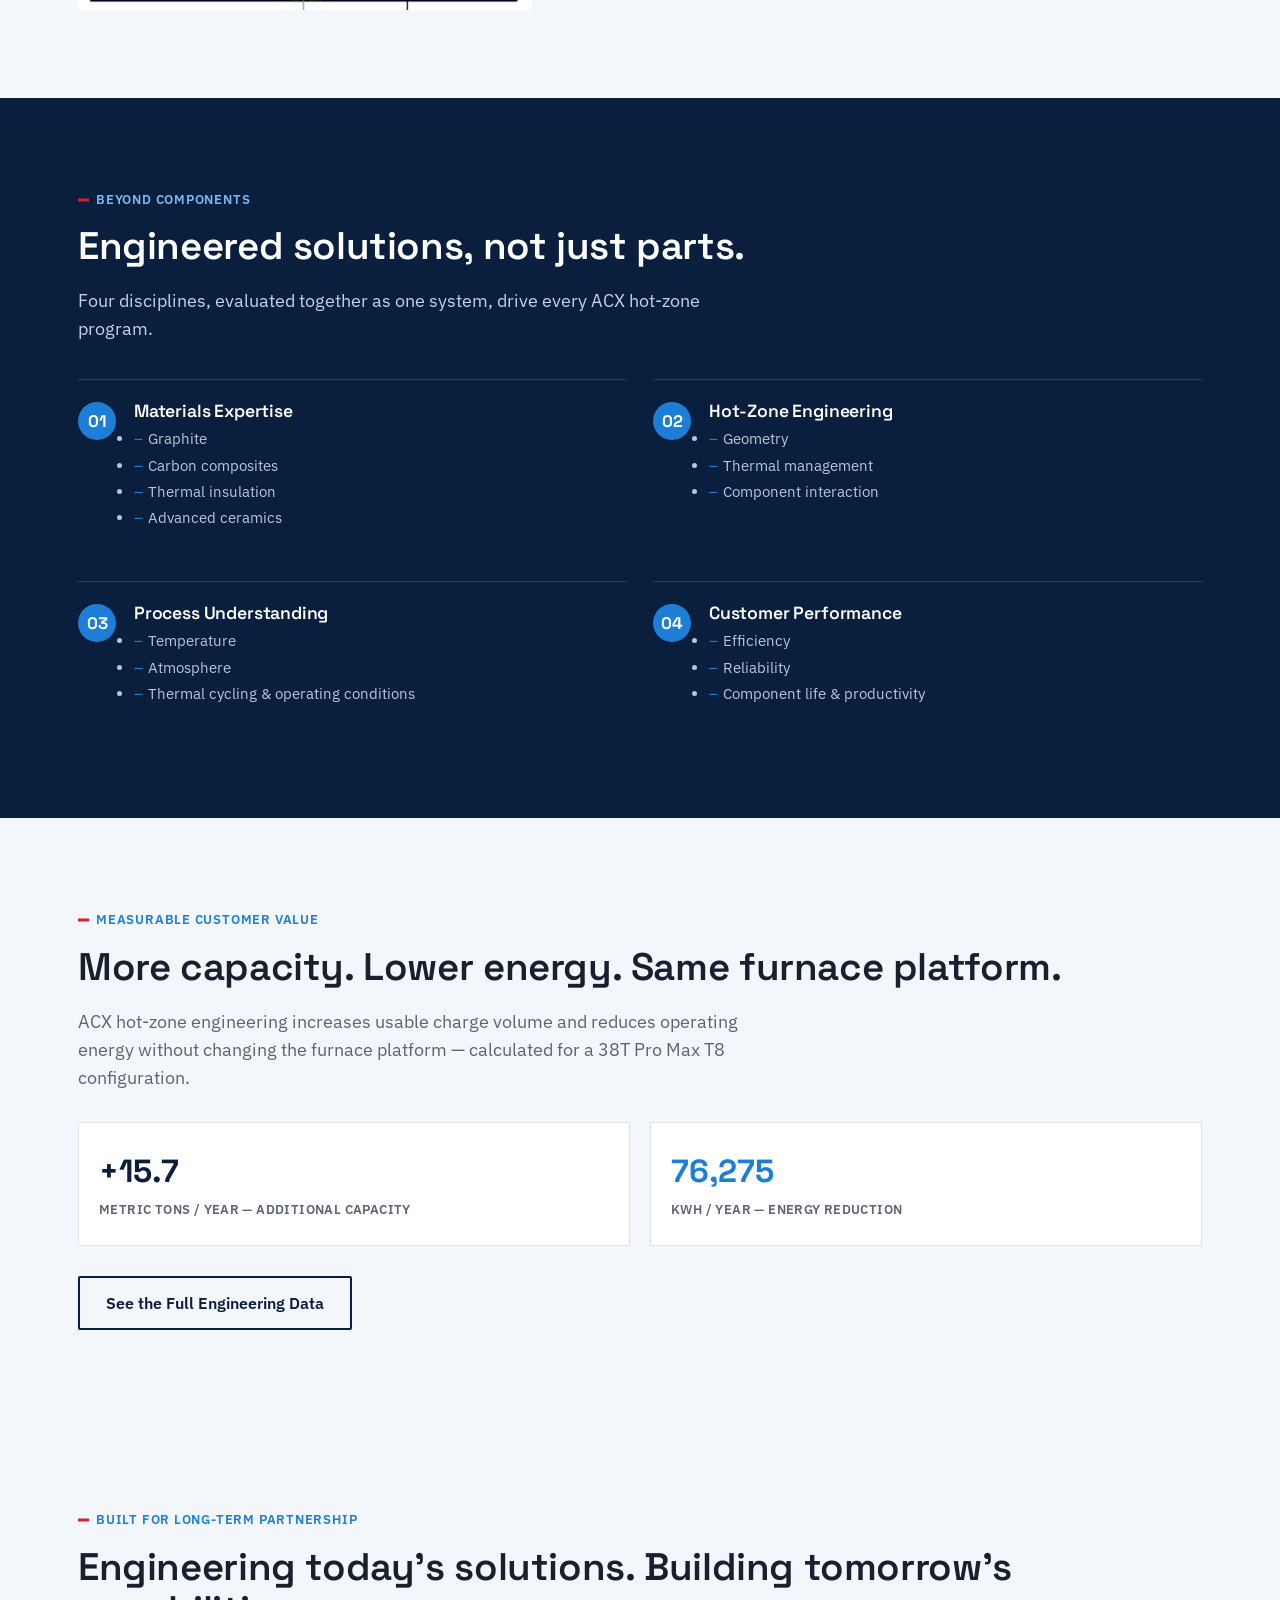
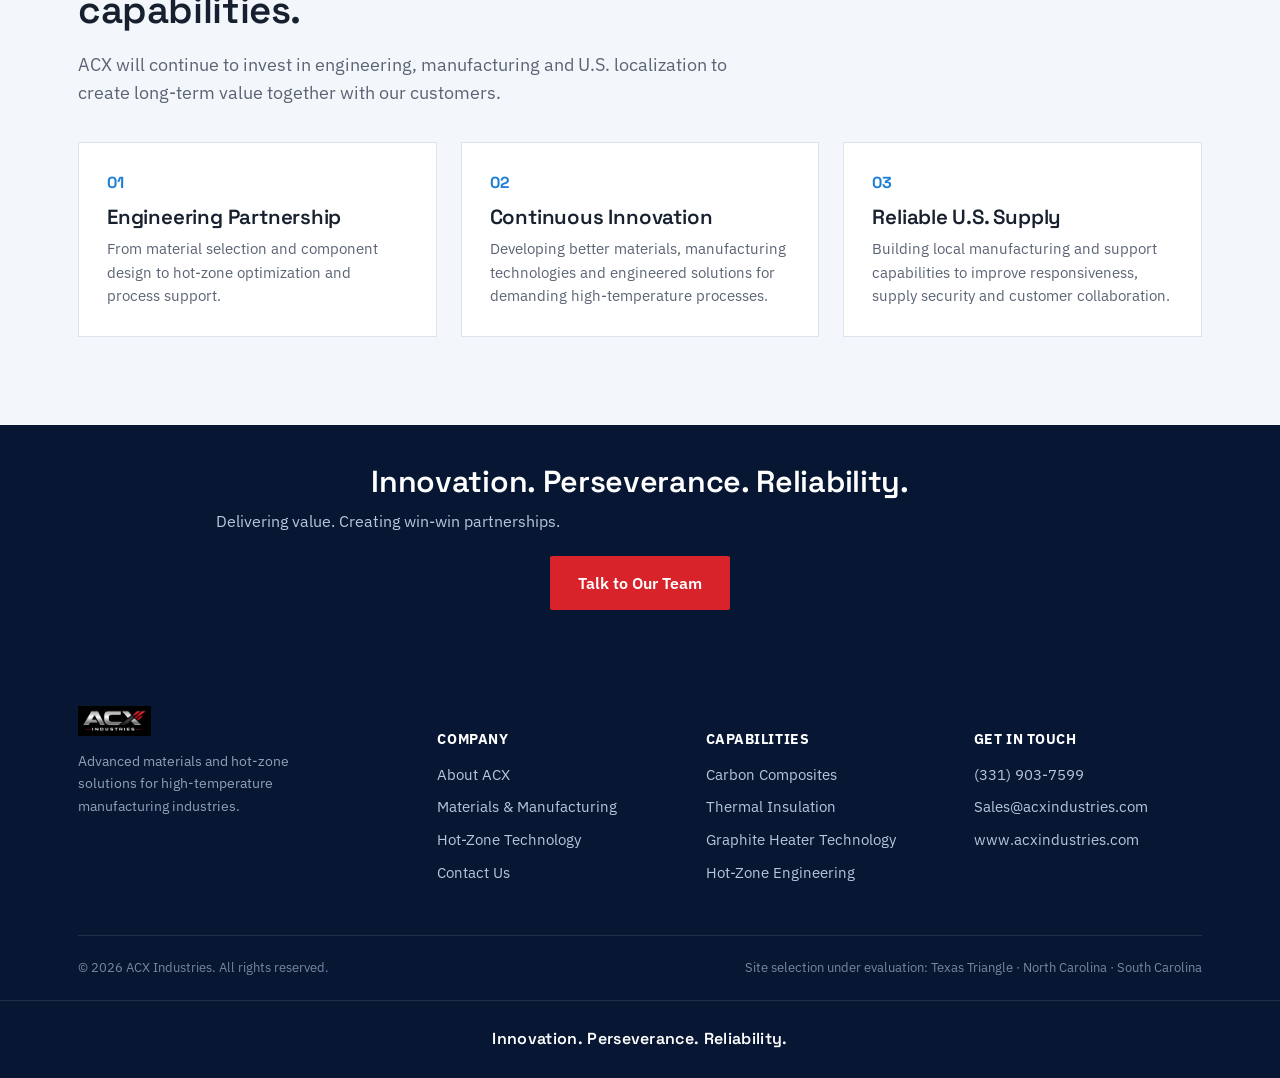
==== commit 4ed88d58: "fixed big empty block on index.html screen" ====
--- a/index.html
+++ b/index.html
@@ -34,7 +34,7 @@
 </header>
 
 <section class="hero">
-  <div class="container">
+  <div class="container hero-inner">
     <div class="hero-copy">
       <div class="eyebrow">Advanced Materials &amp; Hot-Zone Solutions</div>
       <h1>Enabling a cleaner, brighter future through advanced materials and thermal engineering.</h1>
--- a/css/style.css
+++ b/css/style.css
@@ -155,7 +155,7 @@
 .hero{
   position:relative; background:var(--navy); color:var(--white); overflow:hidden;
 }
-.hero .container{
+.hero .hero-inner{
   display:grid; grid-template-columns:1.05fr .95fr; align-items:center; gap:40px;
   padding-top:76px; padding-bottom:76px; min-height:560px;
 }
@@ -184,7 +184,7 @@
   letter-spacing:.02em; font-size:1rem; color:#DCE6F5;
 }
 @media (max-width:880px){
-  .hero .container{grid-template-columns:1fr; padding-top:48px; padding-bottom:40px;}
+  .hero .hero-inner{grid-template-columns:1fr; padding-top:48px; padding-bottom:40px;}
   .hero-figure{order:-1; max-width:420px; margin:0 auto;}
 }
 
@@ -295,29 +295,47 @@
 .data-table tbody tr:nth-child(even){background:var(--blue-pale);}
 .data-table td.hl{font-weight:700; color:var(--navy);}
 
-/* ---------- Bar chart (pure CSS) ---------- */
+/* ---------- Bar chart (pure CSS, with y-axis) ---------- */
 .chart{margin-top:30px;}
 .chart-legend{display:flex; gap:22px; margin-bottom:18px; font-size:.85rem; color:var(--slate);}
 .section--navy .chart-legend,.section--deep .chart-legend{color:#C4D2E6;}
 .chart-legend span{display:flex; align-items:center; gap:8px;}
 .chart-legend i{width:12px; height:12px; display:inline-block;}
+
+.chart-canvas{display:flex; gap:14px;}
+.chart-yaxis{
+  flex:none; width:58px; height:220px;
+  display:flex; flex-direction:column; justify-content:space-between;
+  text-align:right; font-size:.72rem; color:var(--slate); line-height:1;
+}
+.section--navy .chart-yaxis,.section--deep .chart-yaxis{color:#A9BAD3;}
+
+.chart-plot-wrap{flex:1; min-width:0; overflow-x:auto;}
 .chart-plot{
-  display:flex; align-items:flex-end; gap:22px; height:260px;
+  position:relative; height:220px; display:flex; align-items:flex-end; gap:18px;
   border-left:1px solid var(--line); border-bottom:1px solid var(--line);
-  padding:0 10px; overflow-x:auto;
-}
-.section--navy .chart-plot,.section--deep .chart-plot{border-color:rgba(255,255,255,.2);}
-.chart-group{display:flex; flex-direction:column; align-items:center; gap:8px; flex:1; min-width:64px;}
-.chart-bars{display:flex; align-items:flex-end; gap:5px; height:220px;}
-.chart-bar{width:16px; border-radius:1px 1px 0 0; position:relative;}
+  padding:0 12px; min-width:540px;
+  background-image:repeating-linear-gradient(to top, var(--line) 0, var(--line) 1px, transparent 1px, transparent calc(100%/9));
+}
+.section--navy .chart-plot,.section--deep .chart-plot{
+  border-color:rgba(255,255,255,.25);
+  background-image:repeating-linear-gradient(to top, rgba(255,255,255,.16) 0, rgba(255,255,255,.16) 1px, transparent 1px, transparent calc(100%/9));
+}
+.chart-group{
+  flex:1; min-width:46px; height:100%;
+  display:flex; align-items:flex-end; justify-content:center; gap:5px;
+}
+.chart-bar{width:18px; border-radius:1px 1px 0 0; position:relative;}
 .chart-bar.blue{background:var(--blue);}
 .chart-bar.gold{background:#E8A526;}
 .chart-bar .bar-value{
-  position:absolute; top:-20px; left:50%; transform:translateX(-50%);
-  font-size:.68rem; font-weight:600; color:var(--slate); white-space:nowrap;
+  position:absolute; top:-19px; left:50%; transform:translateX(-50%);
+  font-size:.66rem; font-weight:600; color:var(--slate); white-space:nowrap;
 }
 .section--navy .chart-bar .bar-value,.section--deep .chart-bar .bar-value{color:#DCE6F5;}
-.chart-group-label{font-size:.72rem; color:var(--slate); text-align:center; line-height:1.3;}
+
+.chart-labels-row{display:flex; gap:18px; padding:10px 12px 0; min-width:540px;}
+.chart-group-label{flex:1; min-width:46px; font-size:.7rem; color:var(--slate); text-align:center; line-height:1.3;}
 .section--navy .chart-group-label,.section--deep .chart-group-label{color:#B7C6DC;}
 
 .bending-chart{display:flex; align-items:flex-end; gap:26px; height:220px; margin-top:26px; padding-left:6px; border-left:1px solid var(--line); border-bottom:1px solid var(--line);}
